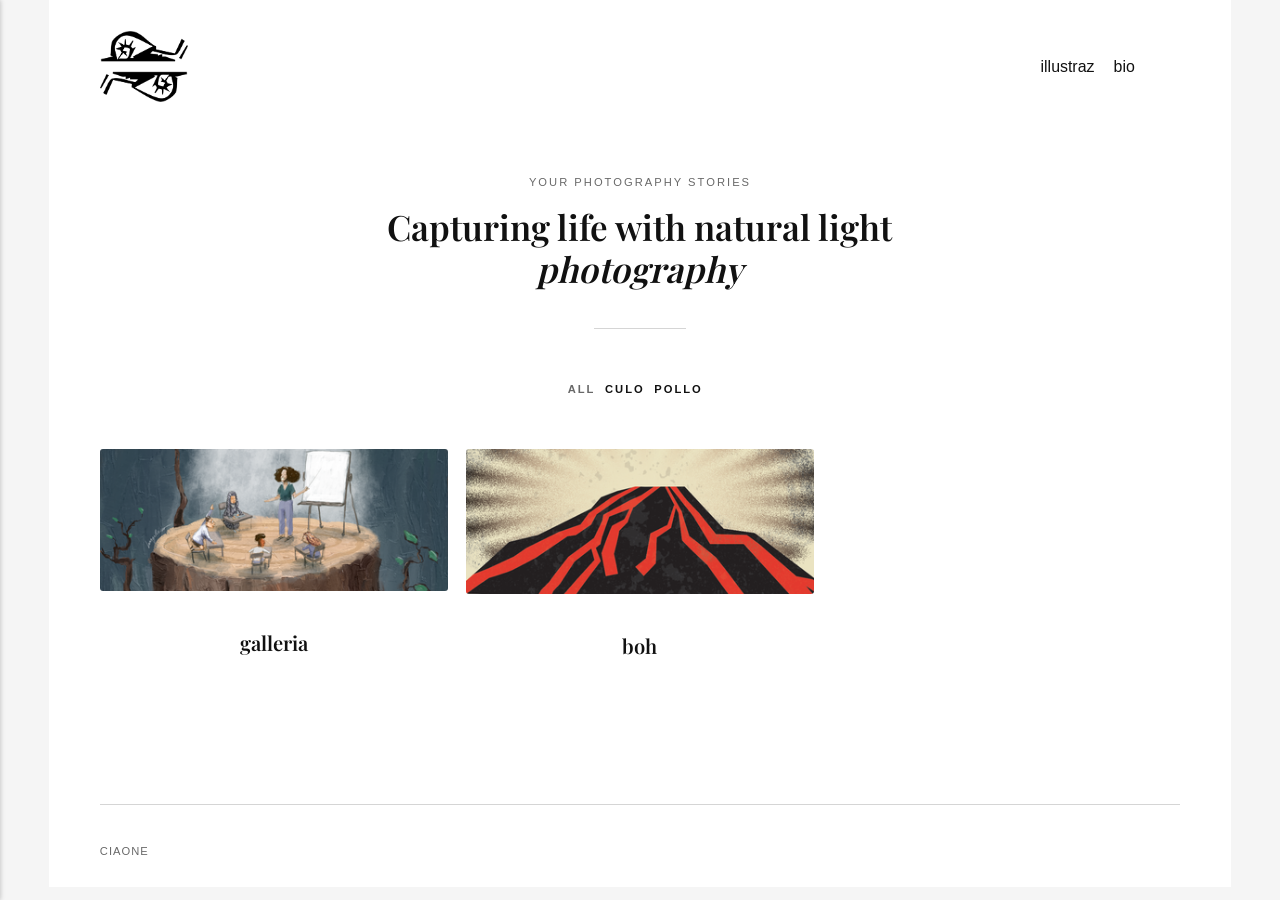
==== index.html @ d92d9ed4 "Updated from Publii" ====
<!DOCTYPE html><html lang="it"><head><meta charset="utf-8"><meta http-equiv="X-UA-Compatible" content="IE=edge"><meta name="viewport" content="width=device-width,initial-scale=1"><title>Luix</title><meta name="generator" content="Publii Open-Source CMS for Static Site"><link rel="canonical" href="https://luigi-ricca.github.io/prove/"><link rel="alternate" type="application/atom+xml" href="https://luigi-ricca.github.io/prove/feed.xml" title="Luix - RSS"><link rel="alternate" type="application/json" href="https://luigi-ricca.github.io/prove/feed.json" title="Luix - JSON"><meta property="og:title" content="Luix"><meta property="og:image" content="https://luigi-ricca.github.io/prove/media/website/Lumaca-LR.png"><meta property="og:image:width" content="513"><meta property="og:image:height" content="513"><meta property="og:site_name" content="Luix"><meta property="og:description" content=""><meta property="og:url" content="https://luigi-ricca.github.io/prove/"><meta property="og:type" content="website"><link rel="preload" href="https://luigi-ricca.github.io/prove/assets/dynamic/fonts/playfairdisplay/playfairdisplay.woff2" as="font" type="font/woff2" crossorigin><link rel="stylesheet" href="https://luigi-ricca.github.io/prove/assets/css/style.css?v&#x3D;72bf03a5dd635d884669a21b09d74ff2"><script type="application/ld+json">{"@context":"http://schema.org","@type":"Organization","name":"Luix","logo":"https://luigi-ricca.github.io/prove/media/website/Lumaca-LR.png","url":"https://luigi-ricca.github.io/prove/"}</script><noscript><style>img[loading] {
                    opacity: 1;
                }</style></noscript></head><body class="home-template"><div class="container"><header class="header" id="js-header"><a href="https://luigi-ricca.github.io/prove/" class="logo"><img src="https://luigi-ricca.github.io/prove/media/website/Lumaca-LR.png" alt="Luix" width="513" height="513"></a><nav class="navbar js-navbar"><button class="navbar__toggle js-toggle" aria-label="Menu"><span class="navbar__toggle-box"><span class="navbar__toggle-inner">Menu</span></span></button><ul class="navbar__menu"><li><a href="https://luigi-ricca.github.io/prove/illustrazioni/" target="_self">illustraz</a></li><li><a href="https://luigi-ricca.github.io/prove/bio/" target="_self">bio</a></li></ul></nav></header><main><section class="hero wrapper"><p>Your photography stories</p><h1>Capturing life with natural light <i>photography</i></h1></section><nav class="filter" aria-label="Content filters"><ul class="filter__button-group" role="group"><li><button class="filter__item is-active" data-filter="*" aria-pressed="true">All</button></li><li><button class="filter__item" data-filter=".culo" aria-pressed="false">culo</button></li><li><button class="filter__item" data-filter=".pollo" aria-pressed="false">pollo</button></li></ul></nav><section class="l-col l-col--3"><article class="c-card pollo"><a href="https://luigi-ricca.github.io/prove/galleria/" class="c-card__link"><div class="c-card__header"><img src="https://luigi-ricca.github.io/prove/media/posts/3/Scuola-taglio.png" srcset="https://luigi-ricca.github.io/prove/media/posts/3/responsive/Scuola-taglio-xs.png 300w, https://luigi-ricca.github.io/prove/media/posts/3/responsive/Scuola-taglio-sm.png 480w, https://luigi-ricca.github.io/prove/media/posts/3/responsive/Scuola-taglio-md.png 768w, https://luigi-ricca.github.io/prove/media/posts/3/responsive/Scuola-taglio-lg.png 1024w, https://luigi-ricca.github.io/prove/media/posts/3/responsive/Scuola-taglio-xl.png 1360w, https://luigi-ricca.github.io/prove/media/posts/3/responsive/Scuola-taglio-2xl.png 1600w, https://luigi-ricca.github.io/prove/media/posts/3/responsive/Scuola-taglio-sm2.png 375w" sizes="(min-width: 75em) 25vw, (min-width: 56.25em) 33vw, (min-width: 37.5em) 50vw, 100vw" loading="lazy" height="815" width="2000" alt=""></div><div class="c-card__body"><div class="c-card__text"><h2>galleria</h2></div></div></a></article><article class="c-card culo"><a href="https://luigi-ricca.github.io/prove/boh/" class="c-card__link"><div class="c-card__header"><img src="https://luigi-ricca.github.io/prove/media/posts/2/vulcano-sovietico-2.png" srcset="https://luigi-ricca.github.io/prove/media/posts/2/responsive/vulcano-sovietico-2-xs.png 300w, https://luigi-ricca.github.io/prove/media/posts/2/responsive/vulcano-sovietico-2-sm.png 480w, https://luigi-ricca.github.io/prove/media/posts/2/responsive/vulcano-sovietico-2-md.png 768w, https://luigi-ricca.github.io/prove/media/posts/2/responsive/vulcano-sovietico-2-lg.png 1024w, https://luigi-ricca.github.io/prove/media/posts/2/responsive/vulcano-sovietico-2-xl.png 1360w, https://luigi-ricca.github.io/prove/media/posts/2/responsive/vulcano-sovietico-2-2xl.png 1600w, https://luigi-ricca.github.io/prove/media/posts/2/responsive/vulcano-sovietico-2-sm2.png 375w" sizes="(min-width: 75em) 25vw, (min-width: 56.25em) 33vw, (min-width: 37.5em) 50vw, 100vw" loading="lazy" height="400" width="959" alt=""></div><div class="c-card__body"><div class="c-card__text"><h2>boh</h2></div></div></a></article></section></main><footer class="footer"><div class="footer__copyright">ciaone</div></footer></div><script defer="defer" src="https://luigi-ricca.github.io/prove/assets/js/scripts.min.js?v&#x3D;1762f7ab131e33a4eb8fb224822de245"></script><script>window.publiiThemeMenuConfig={mobileMenuMode:'sidebar',animationSpeed:300,submenuWidth: 'auto',doubleClickTime:500,mobileMenuExpandableSubmenus:true,relatedContainerForOverlayMenuSelector:'.navbar'};</script><script defer="defer" src="https://luigi-ricca.github.io/prove/assets/js/isotope.pkgd.min.js?v&#x3D;2afcff647ed260006faa71c8e779e8d4"></script><script>window.addEventListener("DOMContentLoaded",function(){var j=new Isotope(".l-col",{itemSelector:".c-card",percentPosition:true,layoutMode:"masonry",transitionDuration:"0.6s",masonry:{columnWidth:".c-card"}});var g=document.querySelector(".filter__button-group");if(g){g.addEventListener("click",function(i){if(!matchesSelector(i.target,"button")){return}var k=i.target.getAttribute("data-filter");j.arrange({filter:k})});var b=document.querySelectorAll(".filter__button-group");for(var c=0,e=b.length;c<e;c++){var d=b[c];h(d)}function h(i){i.addEventListener("click",function(k){if(!matchesSelector(k.target,"button")){return}var m=i.querySelector(".is-active");if(m){m.classList.remove("is-active");m.setAttribute("aria-pressed","false")}k.target.classList.add("is-active");k.target.setAttribute("aria-pressed","true")})}}var a=document.querySelector(".l-col");var f=document.querySelectorAll(".c-card");a.classList.add("is-visible");j.revealItemElements(f)});</script><script>/*<![CDATA[*/var images=document.querySelectorAll("img[loading]");for(var i=0;i<images.length;i++){if(images[i].complete){images[i].classList.add("is-loaded")}else{images[i].addEventListener("load",function(){this.classList.add("is-loaded")},false)}};/*]]>*/</script></body></html>
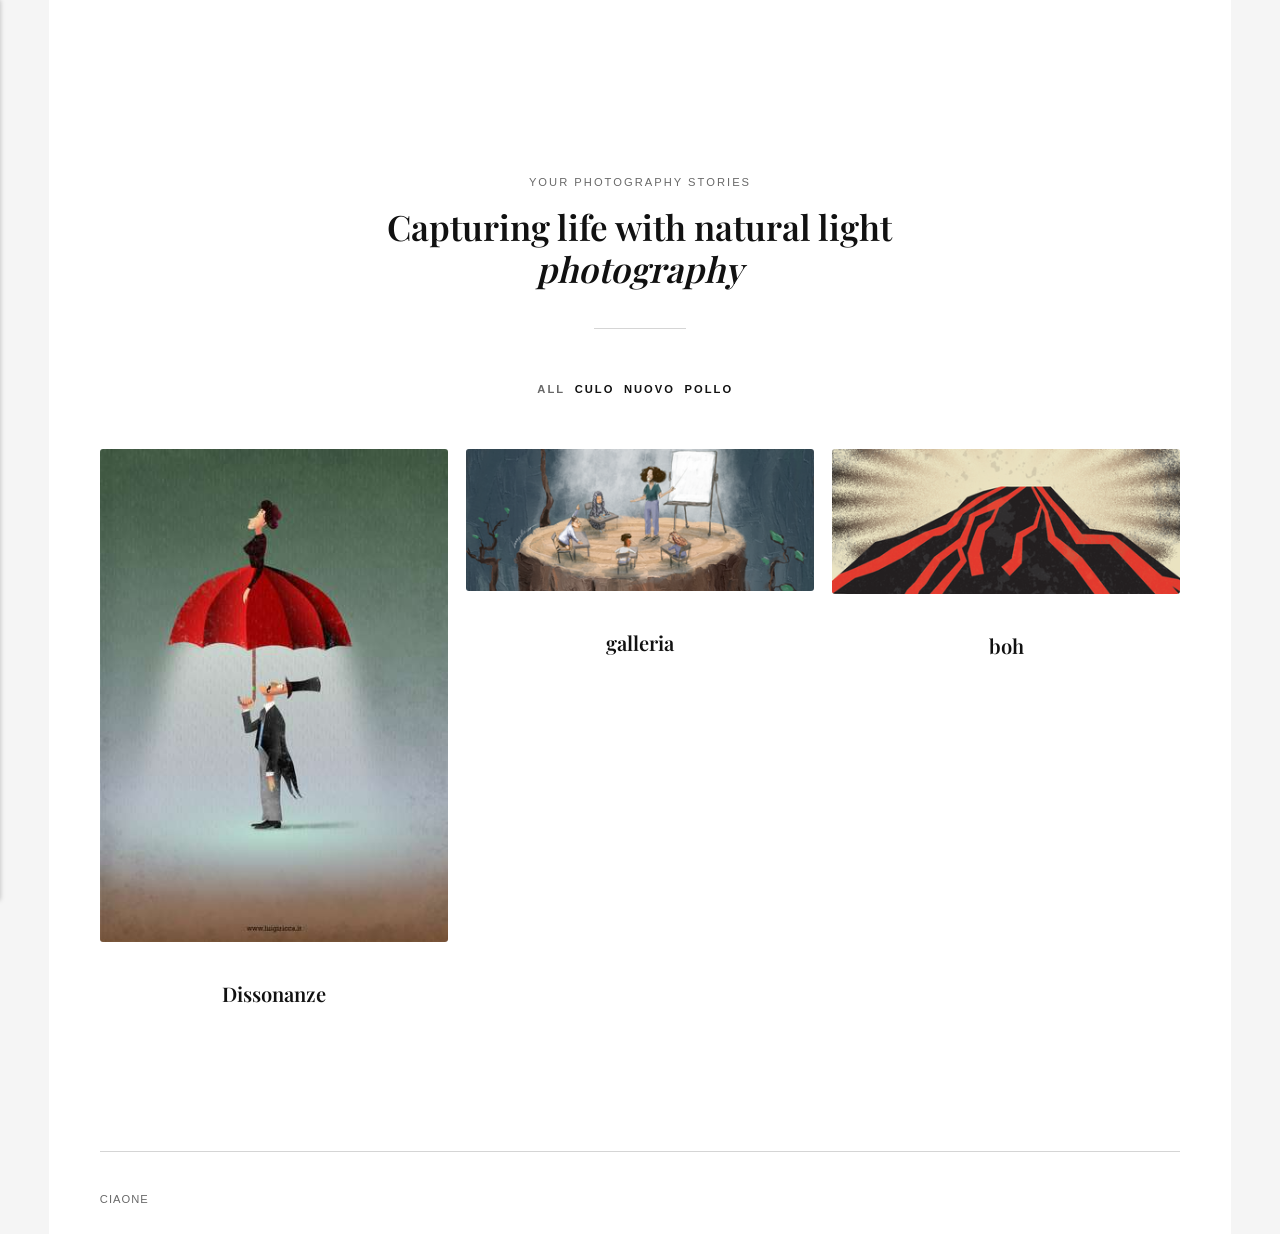
==== commit c60f1ebb: "Updated from Publii" ====
--- a/index.html
+++ b/index.html
@@ -1,3 +1,3 @@
 <!DOCTYPE html><html lang="it"><head><meta charset="utf-8"><meta http-equiv="X-UA-Compatible" content="IE=edge"><meta name="viewport" content="width=device-width,initial-scale=1"><title>Luix</title><meta name="generator" content="Publii Open-Source CMS for Static Site"><link rel="canonical" href="https://luigi-ricca.github.io/prove/"><link rel="alternate" type="application/atom+xml" href="https://luigi-ricca.github.io/prove/feed.xml" title="Luix - RSS"><link rel="alternate" type="application/json" href="https://luigi-ricca.github.io/prove/feed.json" title="Luix - JSON"><meta property="og:title" content="Luix"><meta property="og:image" content="https://luigi-ricca.github.io/prove/media/website/Lumaca-LR.png"><meta property="og:image:width" content="513"><meta property="og:image:height" content="513"><meta property="og:site_name" content="Luix"><meta property="og:description" content=""><meta property="og:url" content="https://luigi-ricca.github.io/prove/"><meta property="og:type" content="website"><link rel="preload" href="https://luigi-ricca.github.io/prove/assets/dynamic/fonts/playfairdisplay/playfairdisplay.woff2" as="font" type="font/woff2" crossorigin><link rel="stylesheet" href="https://luigi-ricca.github.io/prove/assets/css/style.css?v&#x3D;72bf03a5dd635d884669a21b09d74ff2"><script type="application/ld+json">{"@context":"http://schema.org","@type":"Organization","name":"Luix","logo":"https://luigi-ricca.github.io/prove/media/website/Lumaca-LR.png","url":"https://luigi-ricca.github.io/prove/"}</script><noscript><style>img[loading] {
                     opacity: 1;
-                }</style></noscript></head><body class="home-template"><div class="container"><header class="header" id="js-header"><a href="https://luigi-ricca.github.io/prove/" class="logo"><img src="https://luigi-ricca.github.io/prove/media/website/Lumaca-LR.png" alt="Luix" width="513" height="513"></a><nav class="navbar js-navbar"><button class="navbar__toggle js-toggle" aria-label="Menu"><span class="navbar__toggle-box"><span class="navbar__toggle-inner">Menu</span></span></button><ul class="navbar__menu"><li><a href="https://luigi-ricca.github.io/prove/illustrazioni/" target="_self">illustraz</a></li><li><a href="https://luigi-ricca.github.io/prove/bio/" target="_self">bio</a></li></ul></nav></header><main><section class="hero wrapper"><p>Your photography stories</p><h1>Capturing life with natural light <i>photography</i></h1></section><nav class="filter" aria-label="Content filters"><ul class="filter__button-group" role="group"><li><button class="filter__item is-active" data-filter="*" aria-pressed="true">All</button></li><li><button class="filter__item" data-filter=".culo" aria-pressed="false">culo</button></li><li><button class="filter__item" data-filter=".pollo" aria-pressed="false">pollo</button></li></ul></nav><section class="l-col l-col--3"><article class="c-card pollo"><a href="https://luigi-ricca.github.io/prove/galleria/" class="c-card__link"><div class="c-card__header"><img src="https://luigi-ricca.github.io/prove/media/posts/3/Scuola-taglio.png" srcset="https://luigi-ricca.github.io/prove/media/posts/3/responsive/Scuola-taglio-xs.png 300w, https://luigi-ricca.github.io/prove/media/posts/3/responsive/Scuola-taglio-sm.png 480w, https://luigi-ricca.github.io/prove/media/posts/3/responsive/Scuola-taglio-md.png 768w, https://luigi-ricca.github.io/prove/media/posts/3/responsive/Scuola-taglio-lg.png 1024w, https://luigi-ricca.github.io/prove/media/posts/3/responsive/Scuola-taglio-xl.png 1360w, https://luigi-ricca.github.io/prove/media/posts/3/responsive/Scuola-taglio-2xl.png 1600w, https://luigi-ricca.github.io/prove/media/posts/3/responsive/Scuola-taglio-sm2.png 375w" sizes="(min-width: 75em) 25vw, (min-width: 56.25em) 33vw, (min-width: 37.5em) 50vw, 100vw" loading="lazy" height="815" width="2000" alt=""></div><div class="c-card__body"><div class="c-card__text"><h2>galleria</h2></div></div></a></article><article class="c-card culo"><a href="https://luigi-ricca.github.io/prove/boh/" class="c-card__link"><div class="c-card__header"><img src="https://luigi-ricca.github.io/prove/media/posts/2/vulcano-sovietico-2.png" srcset="https://luigi-ricca.github.io/prove/media/posts/2/responsive/vulcano-sovietico-2-xs.png 300w, https://luigi-ricca.github.io/prove/media/posts/2/responsive/vulcano-sovietico-2-sm.png 480w, https://luigi-ricca.github.io/prove/media/posts/2/responsive/vulcano-sovietico-2-md.png 768w, https://luigi-ricca.github.io/prove/media/posts/2/responsive/vulcano-sovietico-2-lg.png 1024w, https://luigi-ricca.github.io/prove/media/posts/2/responsive/vulcano-sovietico-2-xl.png 1360w, https://luigi-ricca.github.io/prove/media/posts/2/responsive/vulcano-sovietico-2-2xl.png 1600w, https://luigi-ricca.github.io/prove/media/posts/2/responsive/vulcano-sovietico-2-sm2.png 375w" sizes="(min-width: 75em) 25vw, (min-width: 56.25em) 33vw, (min-width: 37.5em) 50vw, 100vw" loading="lazy" height="400" width="959" alt=""></div><div class="c-card__body"><div class="c-card__text"><h2>boh</h2></div></div></a></article></section></main><footer class="footer"><div class="footer__copyright">ciaone</div></footer></div><script defer="defer" src="https://luigi-ricca.github.io/prove/assets/js/scripts.min.js?v&#x3D;1762f7ab131e33a4eb8fb224822de245"></script><script>window.publiiThemeMenuConfig={mobileMenuMode:'sidebar',animationSpeed:300,submenuWidth: 'auto',doubleClickTime:500,mobileMenuExpandableSubmenus:true,relatedContainerForOverlayMenuSelector:'.navbar'};</script><script defer="defer" src="https://luigi-ricca.github.io/prove/assets/js/isotope.pkgd.min.js?v&#x3D;2afcff647ed260006faa71c8e779e8d4"></script><script>window.addEventListener("DOMContentLoaded",function(){var j=new Isotope(".l-col",{itemSelector:".c-card",percentPosition:true,layoutMode:"masonry",transitionDuration:"0.6s",masonry:{columnWidth:".c-card"}});var g=document.querySelector(".filter__button-group");if(g){g.addEventListener("click",function(i){if(!matchesSelector(i.target,"button")){return}var k=i.target.getAttribute("data-filter");j.arrange({filter:k})});var b=document.querySelectorAll(".filter__button-group");for(var c=0,e=b.length;c<e;c++){var d=b[c];h(d)}function h(i){i.addEventListener("click",function(k){if(!matchesSelector(k.target,"button")){return}var m=i.querySelector(".is-active");if(m){m.classList.remove("is-active");m.setAttribute("aria-pressed","false")}k.target.classList.add("is-active");k.target.setAttribute("aria-pressed","true")})}}var a=document.querySelector(".l-col");var f=document.querySelectorAll(".c-card");a.classList.add("is-visible");j.revealItemElements(f)});</script><script>/*<![CDATA[*/var images=document.querySelectorAll("img[loading]");for(var i=0;i<images.length;i++){if(images[i].complete){images[i].classList.add("is-loaded")}else{images[i].addEventListener("load",function(){this.classList.add("is-loaded")},false)}};/*]]>*/</script></body></html>+                }</style></noscript></head><body class="home-template"><div class="container"><header class="header" id="js-header"><a href="https://luigi-ricca.github.io/prove/" class="logo"><img src="https://luigi-ricca.github.io/prove/media/website/Lumaca-LR.png" alt="Luix" width="513" height="513"></a><nav class="navbar js-navbar"><button class="navbar__toggle js-toggle" aria-label="Menu"><span class="navbar__toggle-box"><span class="navbar__toggle-inner">Menu</span></span></button><ul class="navbar__menu"><li><a href="https://luigi-ricca.github.io/prove/illustrazioni/" target="_self">illustraz</a></li><li><a href="https://luigi-ricca.github.io/prove/bio/" target="_self">bio</a></li><li><a href="https://luigi-ricca.github.io/prove/illustrazioni/lavori/" target="_self">lavoricchi</a></li></ul></nav></header><main><section class="hero wrapper"><p>Your photography stories</p><h1>Capturing life with natural light <i>photography</i></h1></section><nav class="filter" aria-label="Content filters"><ul class="filter__button-group" role="group"><li><button class="filter__item is-active" data-filter="*" aria-pressed="true">All</button></li><li><button class="filter__item" data-filter=".culo" aria-pressed="false">culo</button></li><li><button class="filter__item" data-filter=".nuovo" aria-pressed="false">nuovo</button></li><li><button class="filter__item" data-filter=".pollo" aria-pressed="false">pollo</button></li></ul></nav><section class="l-col l-col--3"><article class="c-card culo nuovo pollo"><a href="https://luigi-ricca.github.io/prove/dissonanze/" class="c-card__link"><div class="c-card__header"><img src="https://luigi-ricca.github.io/prove/media/posts/5/donna-ombrello.jpg" srcset="https://luigi-ricca.github.io/prove/media/posts/5/responsive/donna-ombrello-xs.jpg 300w, https://luigi-ricca.github.io/prove/media/posts/5/responsive/donna-ombrello-sm.jpg 480w, https://luigi-ricca.github.io/prove/media/posts/5/responsive/donna-ombrello-md.jpg 768w, https://luigi-ricca.github.io/prove/media/posts/5/responsive/donna-ombrello-lg.jpg 1024w, https://luigi-ricca.github.io/prove/media/posts/5/responsive/donna-ombrello-xl.jpg 1360w, https://luigi-ricca.github.io/prove/media/posts/5/responsive/donna-ombrello-2xl.jpg 1600w, https://luigi-ricca.github.io/prove/media/posts/5/responsive/donna-ombrello-sm2.jpg 375w" sizes="(min-width: 75em) 25vw, (min-width: 56.25em) 33vw, (min-width: 37.5em) 50vw, 100vw" loading="lazy" height="1500" width="1060" alt=""></div><div class="c-card__body"><div class="c-card__text"><h2>Dissonanze</h2></div></div></a></article><article class="c-card pollo"><a href="https://luigi-ricca.github.io/prove/galleria/" class="c-card__link"><div class="c-card__header"><img src="https://luigi-ricca.github.io/prove/media/posts/3/Scuola-taglio.png" srcset="https://luigi-ricca.github.io/prove/media/posts/3/responsive/Scuola-taglio-xs.png 300w, https://luigi-ricca.github.io/prove/media/posts/3/responsive/Scuola-taglio-sm.png 480w, https://luigi-ricca.github.io/prove/media/posts/3/responsive/Scuola-taglio-md.png 768w, https://luigi-ricca.github.io/prove/media/posts/3/responsive/Scuola-taglio-lg.png 1024w, https://luigi-ricca.github.io/prove/media/posts/3/responsive/Scuola-taglio-xl.png 1360w, https://luigi-ricca.github.io/prove/media/posts/3/responsive/Scuola-taglio-2xl.png 1600w, https://luigi-ricca.github.io/prove/media/posts/3/responsive/Scuola-taglio-sm2.png 375w" sizes="(min-width: 75em) 25vw, (min-width: 56.25em) 33vw, (min-width: 37.5em) 50vw, 100vw" loading="lazy" height="815" width="2000" alt=""></div><div class="c-card__body"><div class="c-card__text"><h2>galleria</h2></div></div></a></article><article class="c-card culo"><a href="https://luigi-ricca.github.io/prove/boh/" class="c-card__link"><div class="c-card__header"><img src="https://luigi-ricca.github.io/prove/media/posts/2/vulcano-sovietico-2.png" srcset="https://luigi-ricca.github.io/prove/media/posts/2/responsive/vulcano-sovietico-2-xs.png 300w, https://luigi-ricca.github.io/prove/media/posts/2/responsive/vulcano-sovietico-2-sm.png 480w, https://luigi-ricca.github.io/prove/media/posts/2/responsive/vulcano-sovietico-2-md.png 768w, https://luigi-ricca.github.io/prove/media/posts/2/responsive/vulcano-sovietico-2-lg.png 1024w, https://luigi-ricca.github.io/prove/media/posts/2/responsive/vulcano-sovietico-2-xl.png 1360w, https://luigi-ricca.github.io/prove/media/posts/2/responsive/vulcano-sovietico-2-2xl.png 1600w, https://luigi-ricca.github.io/prove/media/posts/2/responsive/vulcano-sovietico-2-sm2.png 375w" sizes="(min-width: 75em) 25vw, (min-width: 56.25em) 33vw, (min-width: 37.5em) 50vw, 100vw" loading="lazy" height="400" width="959" alt=""></div><div class="c-card__body"><div class="c-card__text"><h2>boh</h2></div></div></a></article></section></main><footer class="footer"><div class="footer__copyright">ciaone</div></footer></div><script defer="defer" src="https://luigi-ricca.github.io/prove/assets/js/scripts.min.js?v&#x3D;1762f7ab131e33a4eb8fb224822de245"></script><script>window.publiiThemeMenuConfig={mobileMenuMode:'sidebar',animationSpeed:300,submenuWidth: 'auto',doubleClickTime:500,mobileMenuExpandableSubmenus:true,relatedContainerForOverlayMenuSelector:'.navbar'};</script><script defer="defer" src="https://luigi-ricca.github.io/prove/assets/js/isotope.pkgd.min.js?v&#x3D;2afcff647ed260006faa71c8e779e8d4"></script><script>window.addEventListener("DOMContentLoaded",function(){var j=new Isotope(".l-col",{itemSelector:".c-card",percentPosition:true,layoutMode:"masonry",transitionDuration:"0.6s",masonry:{columnWidth:".c-card"}});var g=document.querySelector(".filter__button-group");if(g){g.addEventListener("click",function(i){if(!matchesSelector(i.target,"button")){return}var k=i.target.getAttribute("data-filter");j.arrange({filter:k})});var b=document.querySelectorAll(".filter__button-group");for(var c=0,e=b.length;c<e;c++){var d=b[c];h(d)}function h(i){i.addEventListener("click",function(k){if(!matchesSelector(k.target,"button")){return}var m=i.querySelector(".is-active");if(m){m.classList.remove("is-active");m.setAttribute("aria-pressed","false")}k.target.classList.add("is-active");k.target.setAttribute("aria-pressed","true")})}}var a=document.querySelector(".l-col");var f=document.querySelectorAll(".c-card");a.classList.add("is-visible");j.revealItemElements(f)});</script><script>/*<![CDATA[*/var images=document.querySelectorAll("img[loading]");for(var i=0;i<images.length;i++){if(images[i].complete){images[i].classList.add("is-loaded")}else{images[i].addEventListener("load",function(){this.classList.add("is-loaded")},false)}};/*]]>*/</script></body></html>
